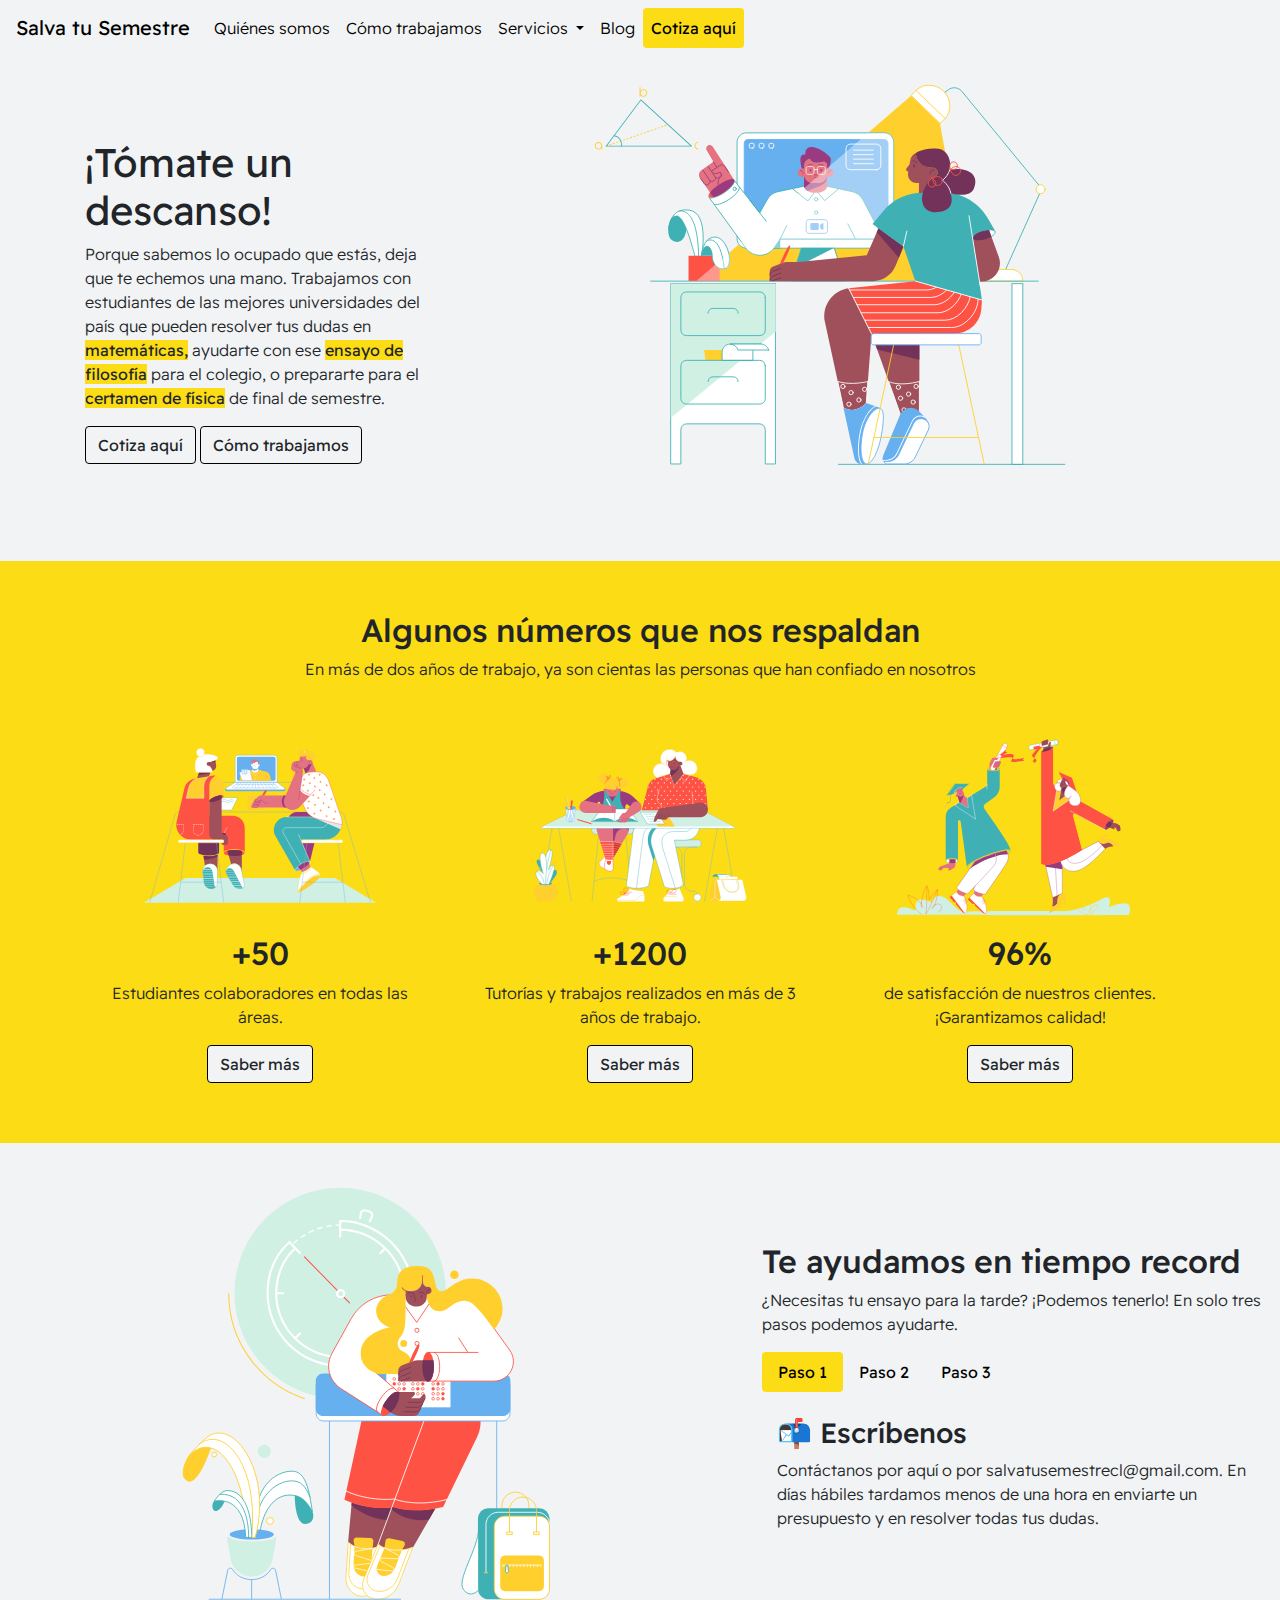
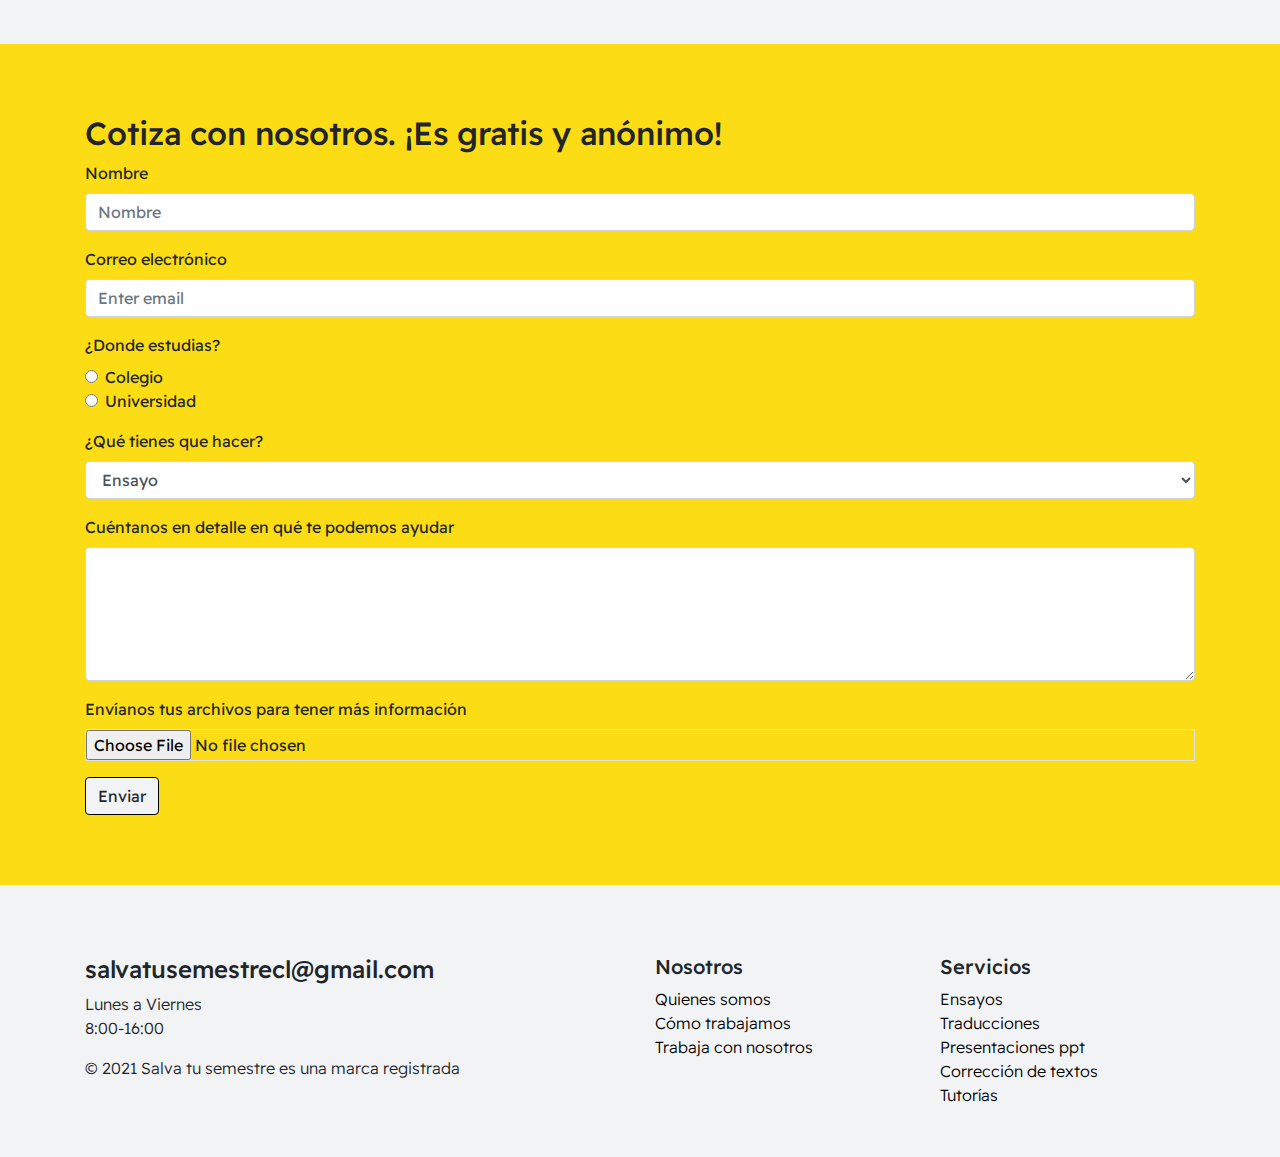
==== index.html @ 3fc6c0ed "index afuera" ====
<!DOCTYPE html>
<html lang="en">
<head>
        <meta charset="UTF-8">
        <meta http-equiv="X-UA-Compatible" content="IE=edge">
        <meta name="viewport" content="width=device-width, initial-scale=1.0">
        <title>STS</title>
        <link rel="shortcut icon" href="/Static/icono-lapiz.png">
    <!-- Latest compiled and minified CSS -->
    <link rel="stylesheet" href="https://maxcdn.bootstrapcdn.com/bootstrap/4.5.2/css/bootstrap.min.css">
    
    <!-- jQuery library -->
    <script src="https://ajax.googleapis.com/ajax/libs/jquery/3.5.1/jquery.min.js"></script>
    
    <!-- Popper JS -->
    <script src="https://cdnjs.cloudflare.com/ajax/libs/popper.js/1.16.0/umd/popper.min.js"></script>
    
    <!-- Latest compiled JavaScript -->
    <script src="https://maxcdn.bootstrapcdn.com/bootstrap/4.5.2/js/bootstrap.min.js"></script>

    <!--FontAwesome-->
    <link rel="stylesheet" href="https://pro.fontawesome.com/releases/v5.10.0/css/all.css" integrity="sha384-AYmEC3Yw5cVb3ZcuHtOA93w35dYTsvhLPVnYs9eStHfGJvOvKxVfELGroGkvsg+p" crossorigin="anonymous"/>

    <!--Hoja de estilo CSS-->
    <link rel="stylesheet" href="/Styles/styles.css">
</head>
<body>
        
<!--comentario de prueba de github-->
<!--navbar-->
<nav class="navbar navbar-expand-md fixed-top">
    <!-- Brand -->
    <a class="navbar-brand" href="/Static/index.html">Salva tu Semestre</a>
  
    <!-- Toggler/collapsibe Button -->
    <button class="navbar-toggler" type="button" data-toggle="collapse" data-target="#collapsibleNavbar">
      <i class="fas fa-bars"></i>
    </button>
  
    <!-- Navbar links -->
    <div class="collapse navbar-collapse" id="collapsibleNavbar">
      <ul class="navbar-nav">
        <li class="nav-item">
          <a class="nav-link nav-link-300" href="/Static/Quienes-somos.html">Quiénes somos</a>
        </li>
        <li class="nav-item">
          <a class="nav-link nav-link-300" href="#como-funcionamos-1">Cómo trabajamos</a>
        </li>
        <!--dropdown-->
        <li class="nav-item dropdown">
            <a class="nav-link dropdown-toggle nav-link-300" href="#" id="navbardrop" data-toggle="dropdown">
              Servicios
            </a>
            <div class="dropdown-menu">
              <a class="dropdown-item" href="#">Ensayos</a>
              <a class="dropdown-item" href="#">Traducciones</a>
              <a class="dropdown-item" href="#">Presentacions ppt</a>
              <a class="dropdown-item" href="#">Corrección de textos</a>
              <a class="dropdown-item" href="#">Tutorías</a>
            </div>
        </li>
        <li class="nav-item">
            <a class="nav-link nav-link-300" href="#">Blog</a>
        </li>
        <li class="nav-item" id="cotiza-aqui-navbar">
            <a class="nav-link" href="#formulario">Cotiza aquí</a>
        </li>
      
      </ul>
    </div>
</nav>

<!--Página de inicio-->
<div id="pagina1">
  <div class="container"> <!--aca ver padding-->
      <div class="row align-items-center">
          <div class="col-sm-4 texto-pagina-1">
              <h1>¡Tómate un descanso!</h1>
              <p>Porque sabemos lo ocupado que estás, deja que te echemos una mano. Trabajamos con estudiantes de las mejores universidades del país que pueden resolver tus dudas en <strong style="background-color: #fcdc14;">matemáticas,</strong> ayudarte con ese <strong style="background-color: #fcdc14;">ensayo de filosofía</strong> para el colegio, o prepararte para el <strong style="background-color: #fcdc14;">certamen de física</strong> de final de semestre. </p> 
              <a href="#formulario"><button type="button" class="btn btn-cotiza-aqui">Cotiza aquí</button></a>
              <a href="#como-funcionamos-1"><button type="button" class="btn btn-como-funcionamos">Cómo trabajamos</button></a>
          </div>
          <div class="col-sm-8 imagen-pagina-1">
              <img src="/Static/DrawKit - Education Illustration Pack/9 SCENE.svg">
          </div>
      </div>
    </div>
  </div>

<!--Nuestros números-->
<div id="nuestros-numeros-1">
  <div class="container" id="nuestros-numeros">
      <h2 class="text-center" id="algunos-numeros">Algunos números que nos respaldan</h2>
      <p class="text-center" id="texto-nuestros-numeros">En más de dos años de trabajo, ya son cientas las personas que han confiado en nosotros
          <div class="card-deck">
              <div class="card">
                <div class="card-body text-center">
                  <img src="/Static/DrawKit - Education Illustration Pack/5 SCENE.svg">
                  <h2>+50</h2>
                  <p>Estudiantes colaboradores en todas las áreas.</p>
                  <div class="container">
                    <!--modal-->
                    <button type="button" class="btn botonEnviar" data-toggle="modal" data-target="#botonEnviar">Saber más</button>
                  
                    <div class="modal" id="botonEnviar">
                        <div class="modal-dialog">
                            <div class="modal-content">
                  
                                <div class="modal-header">
                                    <h4 class="modal-title">¡Gracias por escribirnos!</h4>
                                    <button type="button" class="close" data-dismiss="modal">&times;</button>
                                </div>
                                <!-- Modal body -->
                                <div class="modal-body">
                                    <p>Recibirás una respuesta en menos de una hora.
                                    <img src="/Static/DrawKit - Education Illustration Pack/2 SCENE.svg">
                                </div>
                  
                                <div class="modal-footer">
                                    <button type="button" class="btn btn-cerrar" data-dismiss="modal">Cerrar</button>
                                </div>
                            </div>
                        </div>
                    </div>
                  </div>
                </div>
              </div>
              <div class="card">
                <div class="card-body text-center">
                  <img src="/Static/DrawKit - Education Illustration Pack/8 SCENE.svg">
                  <h2>+1200</h2>
                  <p>Tutorías y trabajos realizados en más de 3 años de trabajo.</p>
                  <!--modal saber mas-->
                  <div class="container">
                    <button type="button" class="btn botonEnviar" data-toggle="modal" data-target="#botonEnviar">Saber más</button>
                  
                    <div class="modal" id="botonEnviar">
                        <div class="modal-dialog">
                            <div class="modal-content">
                  
                                <div class="modal-header">
                                    <h4 class="modal-title">¡Gracias por escribirnos!</h4>
                                    <button type="button" class="close" data-dismiss="modal">&times;</button>
                                </div>
                                <!-- Modal body -->
                                <div class="modal-body">
                                    <p>Recibirás una respuesta en menos de una hora.
                                    <img src="/Static/DrawKit - Education Illustration Pack/2 SCENE.svg">
                                </div>
                  
                                <div class="modal-footer">
                                    <button type="button" class="btn btn-cerrar" data-dismiss="modal">Cerrar</button>
                                </div>
                            </div>
                        </div>
                    </div>
                  </div>
                </div>
              </div>
              <div class="card">
                <div class="card-body text-center">
                  <img src="/Static/DrawKit - Education Illustration Pack/1 SCENE.svg">
                  <h2>96% </h2>
                  <p>de satisfacción de nuestros clientes. ¡Garantizamos calidad!</p>
                  <!--modal saber más-->
                  <div class="container">
                    <button type="button" class="btn botonEnviar" data-toggle="modal" data-target="#botonEnviar">Saber más</button>
                  
                    <div class="modal" id="botonEnviar">
                        <div class="modal-dialog">
                            <div class="modal-content">
                  
                                <div class="modal-header">
                                    <h4 class="modal-title">¡Gracias por escribirnos!</h4>
                                    <button type="button" class="close" data-dismiss="modal">&times;</button>
                                </div>
                                <!-- Modal body -->
                                <div class="modal-body">
                                    <p>Recibirás una respuesta en menos de una hora.
                                    <img src="/Static/DrawKit - Education Illustration Pack/2 SCENE.svg">
                                </div>
                  
                                <div class="modal-footer">
                                    <button type="button" class="btn btn-cerrar" data-dismiss="modal">Cerrar</button>
                                </div>
                            </div>
                        </div>
                    </div>
                  </div> 
                  </div>
              </div> 
          </div>
  </div>
</div>

<!--Cómo funcionamos-->
<div id="como-funcionamos-1">
  <div class="container-fluid" id="como-funcionamos">
      <div class="row align-items-center">
          <!--Imagen-->
          <div class="col-sm-7" id="imagen-como">
              <img src="/Static/DrawKit - Education Illustration Pack/10 SCENE.svg">
          </div>
          <div class="col-sm-5" id="te-ayudamos">
              <h2>Te ayudamos en tiempo record</h2>
              <p>¿Necesitas tu ensayo para la tarde? ¡Podemos tenerlo! En solo tres pasos podemos ayudarte.
              <!--Nav pills-->
              <ul class="nav nav-pills" role="tablist">
                  <li class="nav-item">
                      <a class="nav-link active" data-toggle="pill" href="#link1">Paso 1</a>
                  </li>
                  <li class="nav-item">
                      <a class="nav-link" data-toggle="pill" href="#link2">Paso 2</a>
                  </li>
                  <li class="nav-item">
                      <a class="nav-link" data-toggle="pill" href="#link3">Paso 3</a>
                  </li>
              </ul>
              <!--Tab panes-->
              <div class="tab-content">
                  <div id="link1" class="container tab-pane active">
                      <br>
                      <h3>📬 Escríbenos</h3>
                      <p>Contáctanos por aquí o por salvatusemestrecl@gmail.com. En días hábiles tardamos menos de una hora en enviarte un presupuesto y en resolver todas tus dudas.</p>
                  </div>
                  <div id="link2" class="container tab-pane fade">
                      <br>
                      <h3>😴 ¡Relájate!</h3>
                      <p>Una vez confirmado el pago, nos pondremos a trabajar para que recibas tu trabajo en la fecha acordada. Nos ajustaremos a tu estilo de escritura, así que no te preocupes. Parecerá que lo hiciste tú.</p>
                  </div>
                  <div id="link3" class="container tab-pane fade">
                      <br>
                      <h3>📞 Estaremos atentos</h3>
                      <p>Puedes enviarnos correcciones del trabajo para mejorarlo. Nos comprometemos a entregar el mejor servicio y atención.</p>
                  </div>
              </div>
          </div>
      </div>
  </div>
</div>

<!--Formulario para cotizar-->
<div class="formulario-cotizar">
<div class="container" id="formulario">
  <h2>Cotiza con nosotros. ¡Es gratis y anónimo!</h2>
  <form action="/action_page.php">
      <div class="form-group">
          <label for="text">Nombre</label>
          <input type="text" class="form-control" id="nombre" placeholder="Nombre" name="nombre">
      </div>
      <div class="form-group">
          <label for="email">Correo electrónico</label>
          <input type="email" class="form-control" id="email" placeholder="Enter email" name="email">
      </div>
      <div class="form-group"> 
        <label for="form-check">¿Donde estudias?</label>
          <div class="form-check">
              
              <label class="form-check-label">
                  <input type="radio" class="form-check-input" name="optradio">Colegio
              </label>
          </div>
          <div class="form-check">
              <label class="form-check-label">
              <input type="radio" class="form-check-input" name="optradio">Universidad
              </label>
          </div>
      </div>
      <div class="form-group">
          <label for="sel1">¿Qué tienes que hacer?</label>
          <select class="form-control" id="sel1">
            <option>Ensayo</option>
            <option>Traducción</option>
            <option>Presentación ppt</option>
            <option>Corrección de texto</option>
            <option>Tutoría</option>
            <option>Otro</option>
          </select>
        </div>
      <div class="form-group">
          <label for="comment">Cuéntanos en detalle en qué te podemos ayudar</label>
          <textarea class="form-control" rows="5" id="comment"></textarea>
      </div>
      <div class="form-group">
        <label for="file">Envíanos tus archivos para tener más información</label>
        <input type="file" class="form-control-file border">
    </div>

  <!--Modales enviar-->
<div class="container botonenviarcontainer">
  <button type="button" class="btn botonEnviar" data-toggle="modal" data-target="#botonEnviar">Enviar</button>

  <div class="modal" id="botonEnviar">
      <div class="modal-dialog">
          <div class="modal-content">

              <div class="modal-header">
                  <h4 class="modal-title">¡Gracias por escribirnos!</h4>
                  <button type="button" class="close" data-dismiss="modal">&times;</button>
              </div>
              <!-- Modal body -->
              <div class="modal-body">
                  <p>Recibirás una respuesta en menos de una hora.
                  <img src="/Static/DrawKit - Education Illustration Pack/2 SCENE.svg">
              </div>

              <div class="modal-footer">
                  <button type="button" class="btn btn-cerrar" data-dismiss="modal">Cerrar</button>
              </div>
          </div>
      </div>
  </div>
</div>
  </form>
</div>
</div>

  <!--Footer-->
  <div class="container-fluid footer">
    <div class="container" id="footer">
        <div class="row">
            <div class="col-sm-6">
                <h4>salvatusemestrecl@gmail.com</h4>
                <p>Lunes a Viernes <br>
                8:00-16:00 <br>
                <a target="_blank" href="https://www.instagram.com/salvatusemestrecl/?hl=es-la"><i style="font-size: 22px;" class="fab fa-instagram"></i></a>
                <p>© 2021 Salva tu semestre es una marca registrada</p>
            </div>
            <div class="col-sm-3" >
                <h5>Nosotros</h5>
                <a class="link-footer" href="/Static/Quienes-somos.html">Quienes somos</a><br>
                <a class="link-footer" href="#como-funcionamos-1">Cómo trabajamos</a><br>
                <a class="link-footer" href="#">Trabaja con nosotros</a><br>
            </div>
            <div class="col-sm-3">
                <h5>Servicios</h5>
                <a class="link-footer" href="#">Ensayos</a><br>
                <a class="link-footer" href="#">Traducciones</a><br>
                <a class="link-footer" href="#">Presentaciones ppt</a><br>
                <a class="link-footer" href="#">Corrección de textos</a><br>
                <a class="link-footer" href="#">Tutorías</a>

            </div>
        </div>
    </div>
</div>



  
</body>
</html>
---- Styles/styles.css ----
/*colores: #f2f3f4 plomo
#fcdc14 amarillo*/

@import url('https://fonts.googleapis.com/css2?family=Readex+Pro:wght@300;400&display=swap');

*{
    font-family: 'Readex Pro', sans-serif;
}

h1{
    font-weight: 400;
}

.nav-link-300, p{
    font-weight: 300;
}

/*Navbar brand*/
.navbar-brand{
    font-weight: 400;
}

.navbar{
    background-color: #f2f3f4;
}

li a{
    color: black;
}

li a:hover, #cotiza-aqui-navbar{
    color: black;
    background-color: #fcdc14;
    border-radius: 4px;
}

#cotiza-aqui-navbar{
    font-weight: 400;
}

a.navbar-brand{
    color: black;
}

#cotiza-aqui-navbar{
    font-weight: 400;
}

div.dropdown-menu.show{
    background-color: #f2f3f4;
}

a.dropdown-item{
    font-weight: 300;
}

a.dropdown-item:hover{
    background-color: #fcdc14;
}

/*Página 1*/
@media (min-width: 768px)
.imagen-pagina-1{
    visibility: hidden;
}

#pagina1{
    background-color: #f2f3f4;
    padding-top: 20px;
    padding-bottom: 30px;
}

.texto-pagina-1{
    padding-top: 50px;
}

.btn-cotiza-aqui, .btn-como-funcionamos{
    border: rgb(0, 0, 0) 1px solid;
    border-radius: 4px;
}

.btn-cotiza-aqui:hover, .btn-como-funcionamos:hover{
    background-color: #fcdc14;
    border: none;
    border: #f2f3f4 1px solid;
}


/*Nuestros numeros*/
#nuestros-numeros-1, .card{
    background-color: #fcdc14;
}

#algunos-numeros{
    padding-top: 50px;
}

.card{
    border: #fcdc14 0px solid;
}

.btn-nn{
border: black 1px solid;
border-radius: 4px;
background-color: #f2f3f4;
}

.btn-nn:hover{background-color: #fcdc14;
    border: none;
    border: #f2f3f4 1px solid;
}

div.card-deck{
    padding-bottom: 40px;
}

/*Como trabajamos*/
.nav-pills .nav-link.active, .nav-pills .show>.nav-link {
    color: #000;
    background-color: #fcdc14;
}

#como-funcionamos-1{
    background-color: #f2f3f4;
}

/*Formulario*/
.formulario-cotizar{
    background-color: #fcdc14;
    padding-top: 70px;
    padding-bottom: 70px;
}

.botonEnviar, .btn-cerrar{
    border: black 1px solid;
    border-radius: 4px;
    background-color: #f2f3f4;
}

.btn-cerrar:hover, .botonEnviar:hover{
    background-color: #fcdc14;
    border: none;
    border: #f2f3f4 1px solid;
}

.modal-content{
    background-color: #f2f3f4;
}

div.botonenviarcontainer{
    padding-left: 0px;
}



/*Footer*/

.footer{
    background-color: #f2f3f4;
}
#footer{
    padding-top: 70px;
    padding-bottom: 50px;
}

a{
    color:#000;
}

.link-footer{
    font-weight: 300;
}

.link-footer:hover{
    background-color: #fcdc14;
    color: black;
    text-decoration: none;
}

.fa-instagram:hover{
    color: black;
}
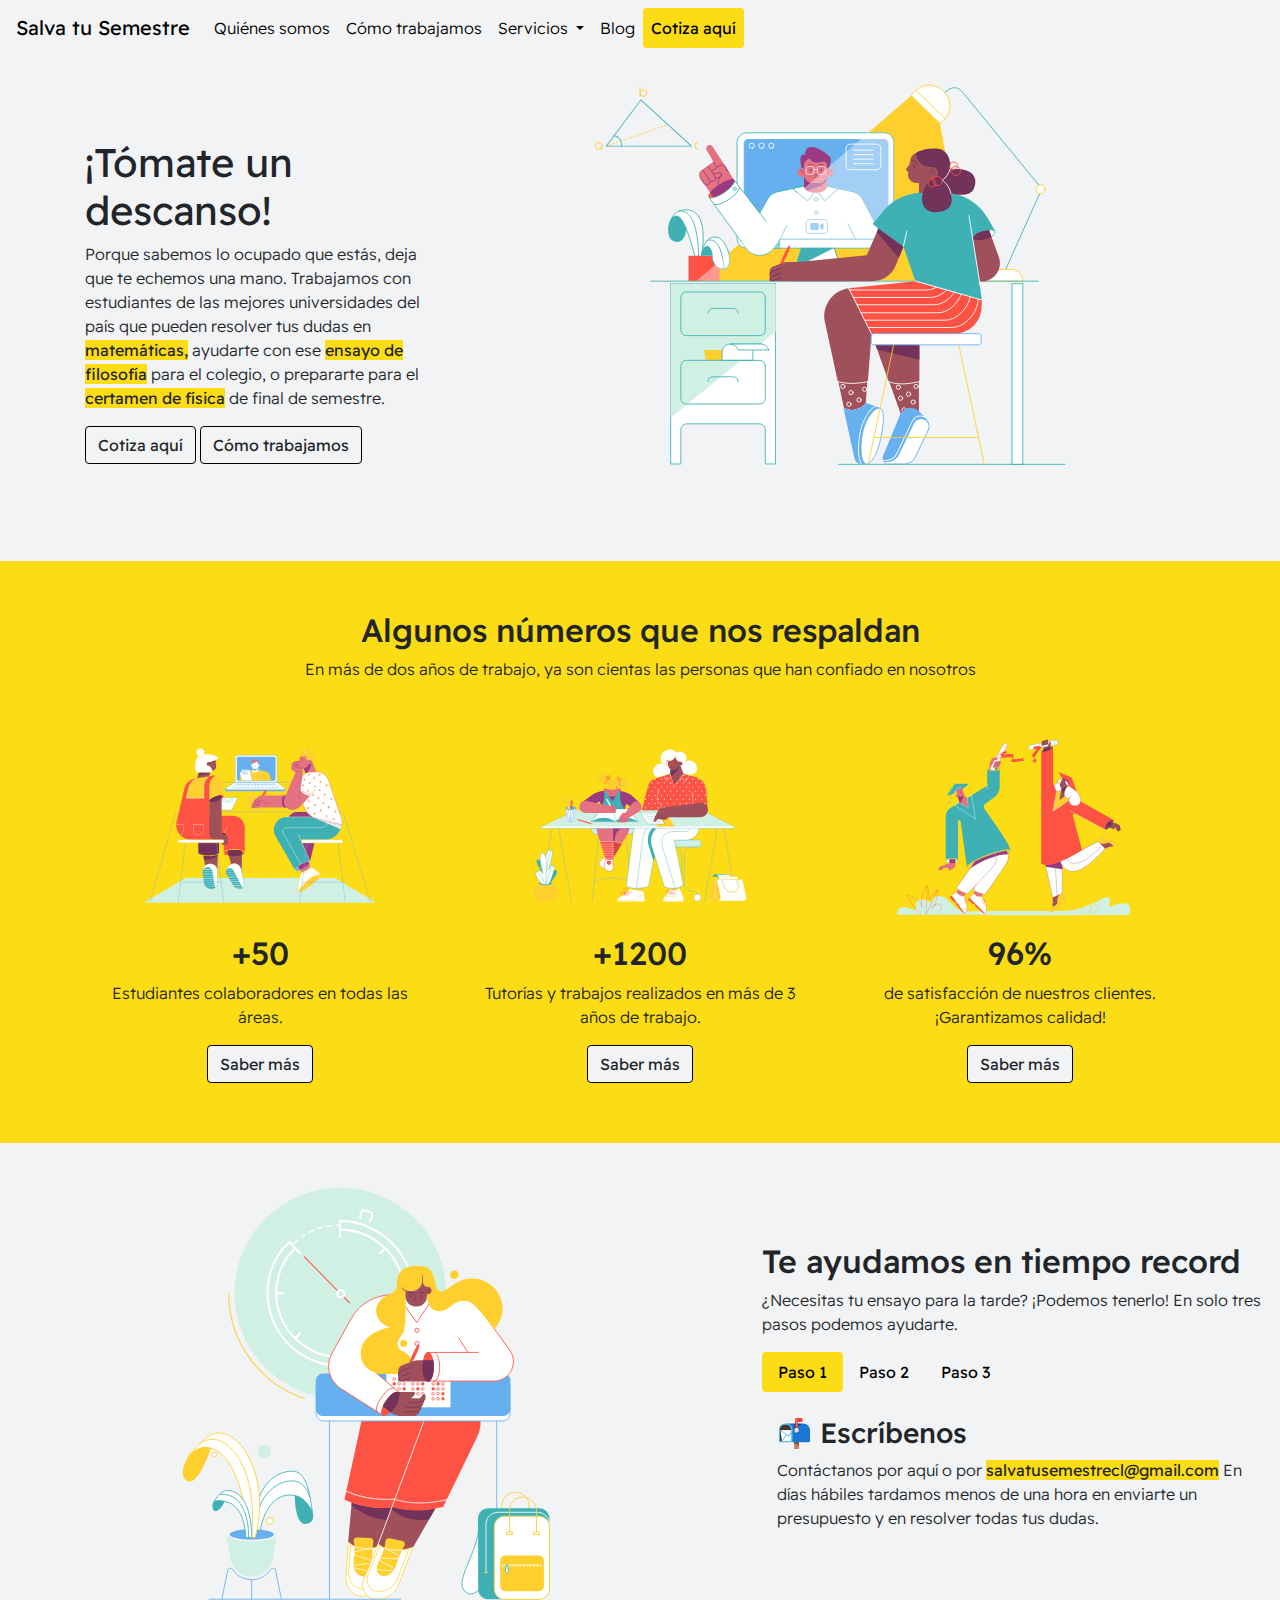
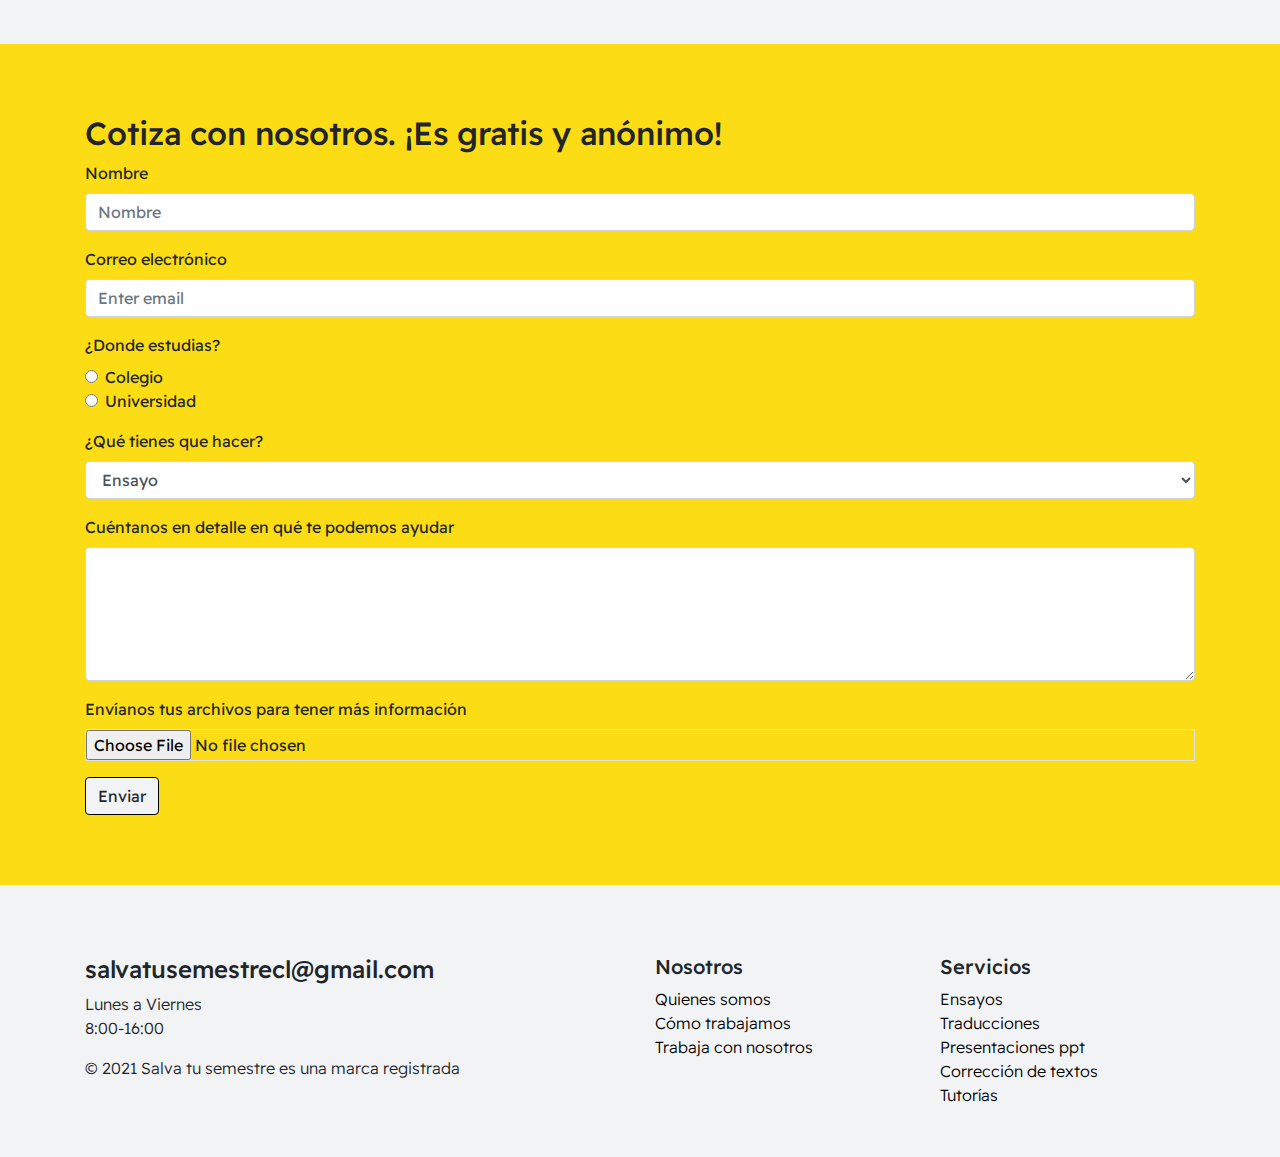
==== commit 84cb1097: "cambios 9/12/2021 16:19" ====
--- a/index.html
+++ b/index.html
@@ -30,7 +30,7 @@
 <!--navbar-->
 <nav class="navbar navbar-expand-md fixed-top">
     <!-- Brand -->
-    <a class="navbar-brand" href="/Static/index.html">Salva tu Semestre</a>
+    <a class="navbar-brand" href="index.html">Salva tu Semestre</a>
   
     <!-- Toggler/collapsibe Button -->
     <button class="navbar-toggler" type="button" data-toggle="collapse" data-target="#collapsibleNavbar">
@@ -41,7 +41,7 @@
     <div class="collapse navbar-collapse" id="collapsibleNavbar">
       <ul class="navbar-nav">
         <li class="nav-item">
-          <a class="nav-link nav-link-300" href="/Static/Quienes-somos.html">Quiénes somos</a>
+          <a class="nav-link nav-link-300" href="Quienes-somos.html">Quiénes somos</a>
         </li>
         <li class="nav-item">
           <a class="nav-link nav-link-300" href="#como-funcionamos-1">Cómo trabajamos</a>
@@ -60,7 +60,7 @@
             </div>
         </li>
         <li class="nav-item">
-            <a class="nav-link nav-link-300" href="#">Blog</a>
+            <a class="nav-link nav-link-300" href="/Blog.html">Blog</a>
         </li>
         <li class="nav-item" id="cotiza-aqui-navbar">
             <a class="nav-link" href="#formulario">Cotiza aquí</a>
@@ -93,7 +93,7 @@
       <h2 class="text-center" id="algunos-numeros">Algunos números que nos respaldan</h2>
       <p class="text-center" id="texto-nuestros-numeros">En más de dos años de trabajo, ya son cientas las personas que han confiado en nosotros
           <div class="card-deck">
-              <div class="card">
+              <div class="card card-nuestros-numeros">
                 <div class="card-body text-center">
                   <img src="/Static/DrawKit - Education Illustration Pack/5 SCENE.svg">
                   <h2>+50</h2>
@@ -125,7 +125,7 @@
                   </div>
                 </div>
               </div>
-              <div class="card">
+              <div class="card card-nuestros-numeros">
                 <div class="card-body text-center">
                   <img src="/Static/DrawKit - Education Illustration Pack/8 SCENE.svg">
                   <h2>+1200</h2>
@@ -157,7 +157,7 @@
                   </div>
                 </div>
               </div>
-              <div class="card">
+              <div class="card card-nuestros-numeros">
                 <div class="card-body text-center">
                   <img src="/Static/DrawKit - Education Illustration Pack/1 SCENE.svg">
                   <h2>96% </h2>
@@ -221,7 +221,7 @@
                   <div id="link1" class="container tab-pane active">
                       <br>
                       <h3>📬 Escríbenos</h3>
-                      <p>Contáctanos por aquí o por salvatusemestrecl@gmail.com. En días hábiles tardamos menos de una hora en enviarte un presupuesto y en resolver todas tus dudas.</p>
+                      <p>Contáctanos por aquí o por <strong style="background-color: #fcdc14;">salvatusemestrecl@gmail.com</strong> En días hábiles tardamos menos de una hora en enviarte un presupuesto y en resolver todas tus dudas.</p>
                   </div>
                   <div id="link2" class="container tab-pane fade">
                       <br>
@@ -328,7 +328,7 @@
             </div>
             <div class="col-sm-3" >
                 <h5>Nosotros</h5>
-                <a class="link-footer" href="/Static/Quienes-somos.html">Quienes somos</a><br>
+                <a class="link-footer" href="Quienes-somos.html">Quienes somos</a><br>
                 <a class="link-footer" href="#como-funcionamos-1">Cómo trabajamos</a><br>
                 <a class="link-footer" href="#">Trabaja con nosotros</a><br>
             </div>
--- a/Styles/styles.css
+++ b/Styles/styles.css
@@ -16,6 +16,13 @@
 }
 
 /*Navbar brand*/
+
+.active-nav{
+    color: black;
+    background-color: #fcdc14;
+    border-radius: 4px;
+}
+
 .navbar-brand{
     font-weight: 400;
 }
@@ -58,11 +65,13 @@
     background-color: #fcdc14;
 }
 
+.navbar-nav .nav-link {
+    padding-right: 0;
+    padding-left: 6px;
+}
+
 /*Página 1*/
-@media (min-width: 768px)
-.imagen-pagina-1{
-    visibility: hidden;
-}
+
 
 #pagina1{
     background-color: #f2f3f4;
@@ -87,7 +96,7 @@
 
 
 /*Nuestros numeros*/
-#nuestros-numeros-1, .card{
+#nuestros-numeros-1, .card-nuestros-numeros{
     background-color: #fcdc14;
 }
 
@@ -179,4 +188,24 @@
 
 .fa-instagram:hover{
     color: black;
-}+}
+
+/*Blog*/
+
+#blog{
+    background-color: #f2f3f4;
+}
+
+div#blog-dentro{
+    padding-top: 70px;
+    padding-bottom: 0px;
+}
+
+.box{
+    overflow: hidden;
+    border-radius: 10px;
+}
+
+.card-blog{
+    background-color: #f2f3f4;
+}
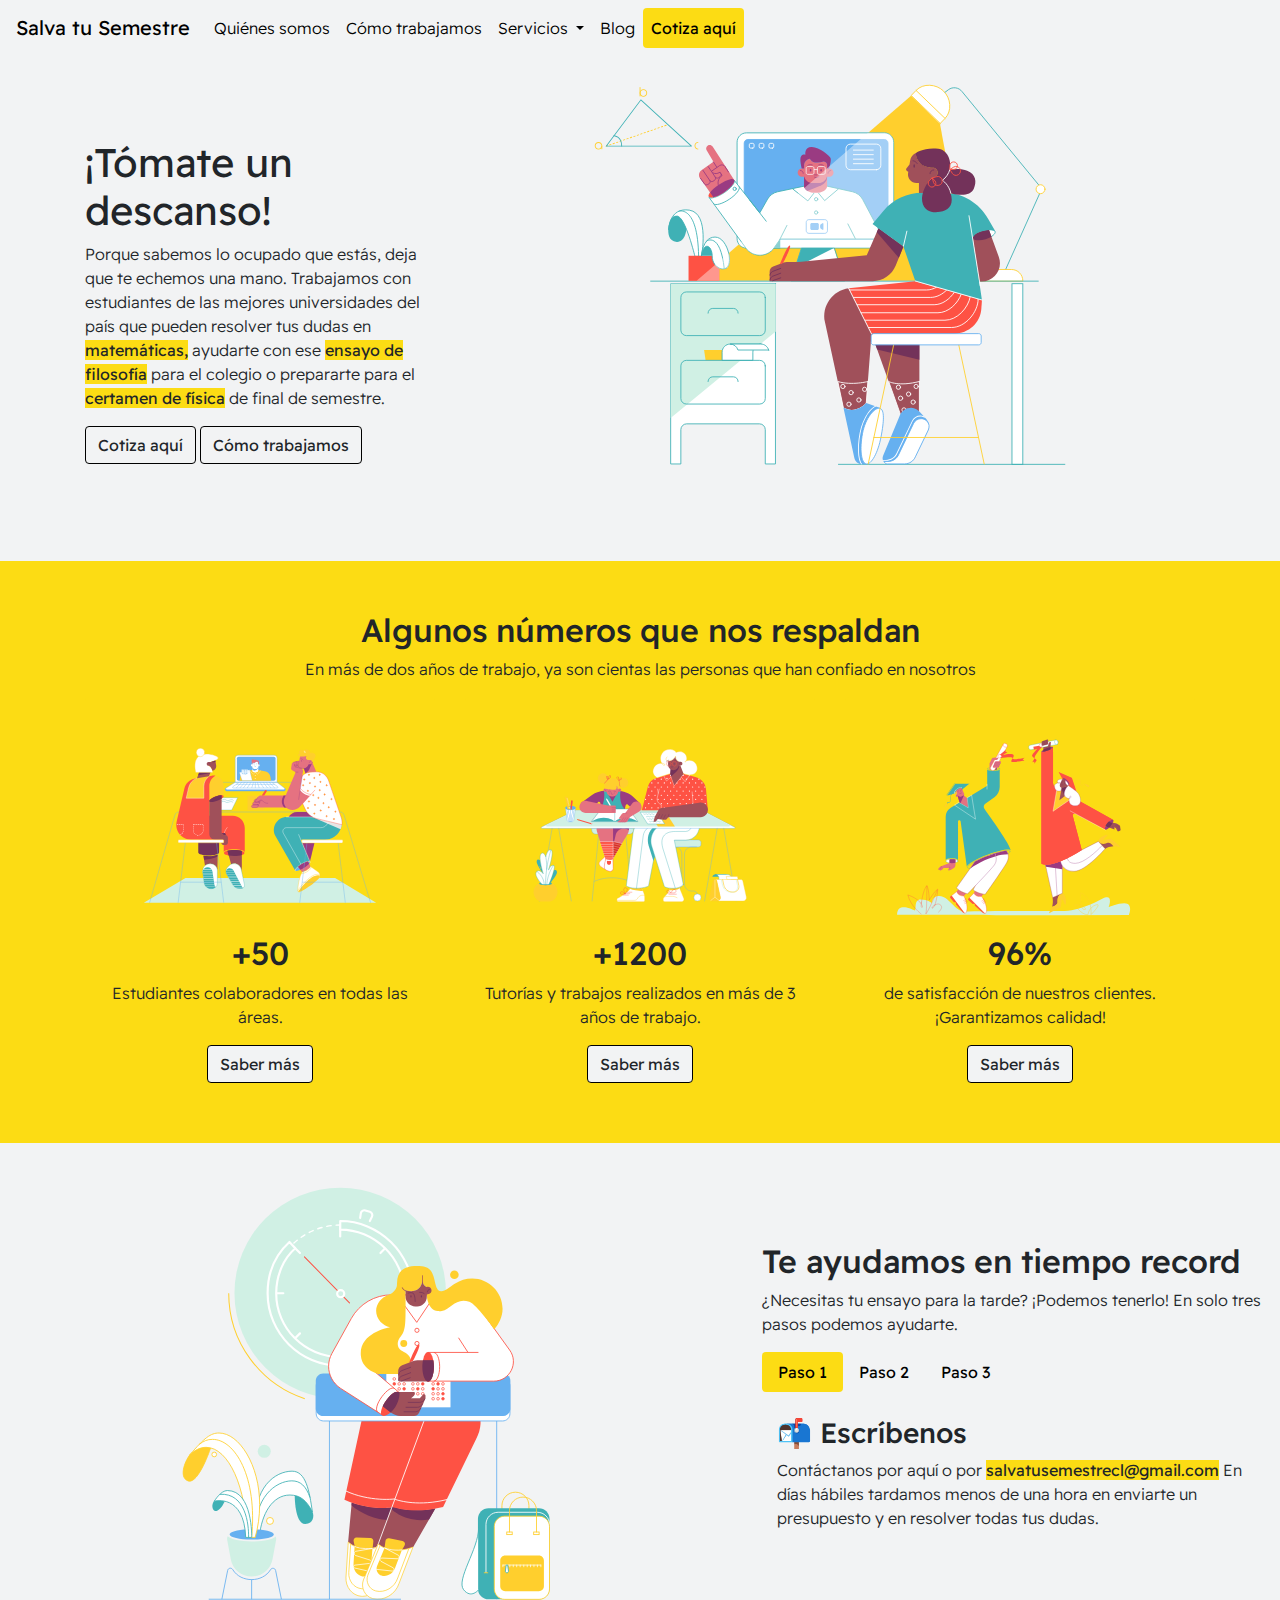
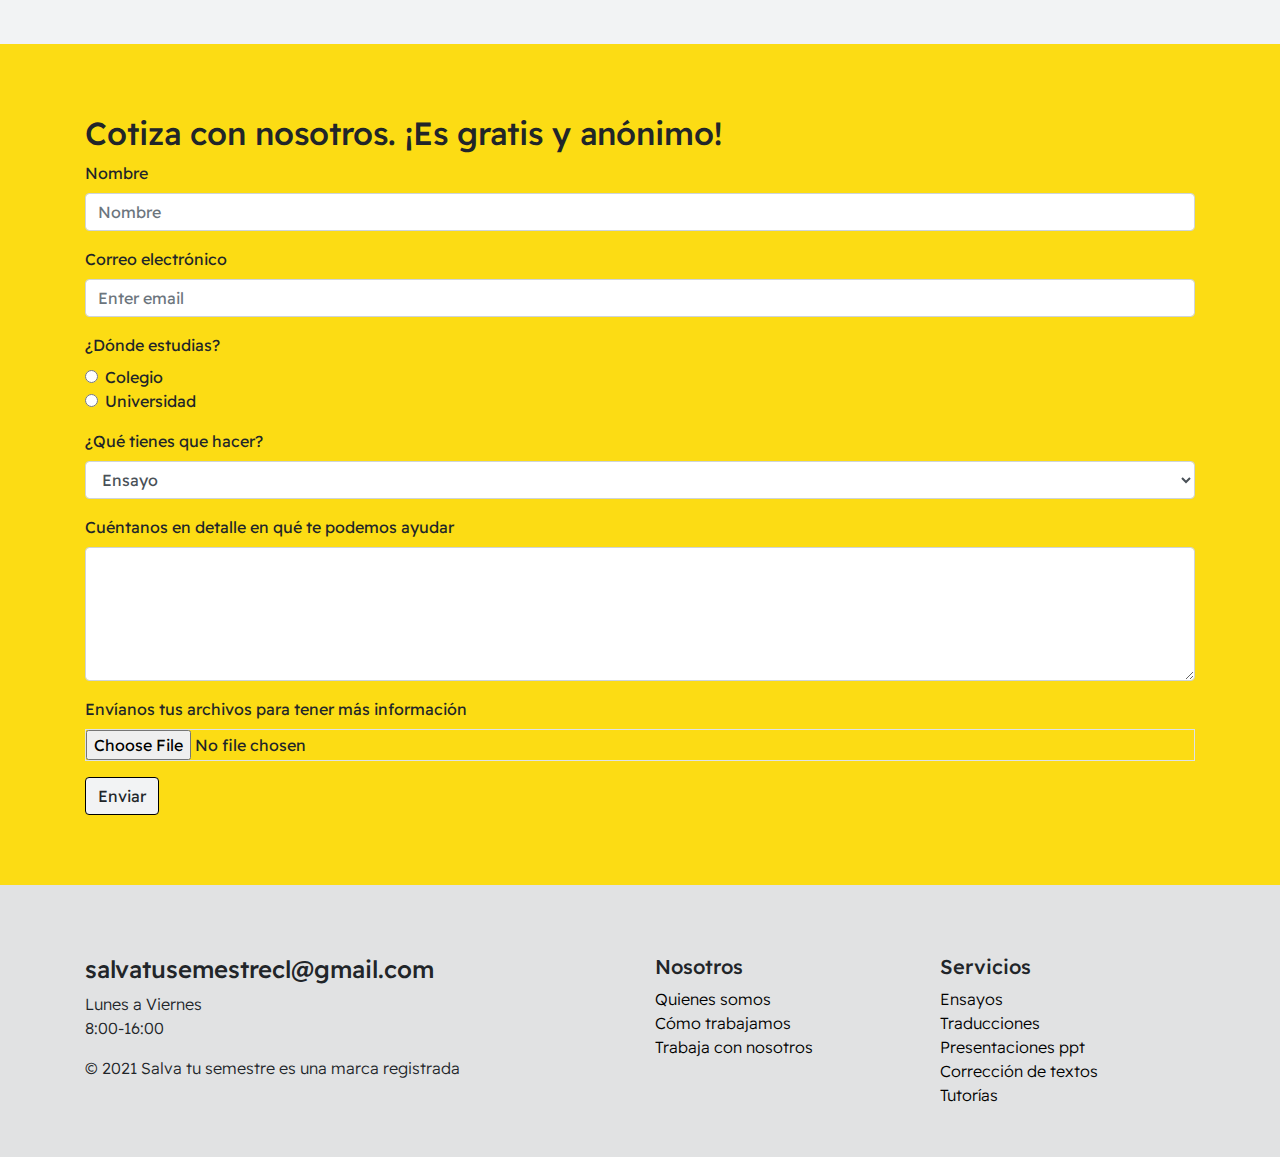
==== commit 410796ee: "cambios 10/12/21 07:56" ====
--- a/index.html
+++ b/index.html
@@ -52,7 +52,7 @@
               Servicios
             </a>
             <div class="dropdown-menu">
-              <a class="dropdown-item" href="#">Ensayos</a>
+              <a class="dropdown-item" href="/Ensayos.html">Ensayos</a>
               <a class="dropdown-item" href="#">Traducciones</a>
               <a class="dropdown-item" href="#">Presentacions ppt</a>
               <a class="dropdown-item" href="#">Corrección de textos</a>
@@ -76,7 +76,7 @@
       <div class="row align-items-center">
           <div class="col-sm-4 texto-pagina-1">
               <h1>¡Tómate un descanso!</h1>
-              <p>Porque sabemos lo ocupado que estás, deja que te echemos una mano. Trabajamos con estudiantes de las mejores universidades del país que pueden resolver tus dudas en <strong style="background-color: #fcdc14;">matemáticas,</strong> ayudarte con ese <strong style="background-color: #fcdc14;">ensayo de filosofía</strong> para el colegio, o prepararte para el <strong style="background-color: #fcdc14;">certamen de física</strong> de final de semestre. </p> 
+              <p>Porque sabemos lo ocupado que estás, deja que te echemos una mano. Trabajamos con estudiantes de las mejores universidades del país que pueden resolver tus dudas en <strong style="background-color: #fcdc14;">matemáticas,</strong> ayudarte con ese <strong style="background-color: #fcdc14;">ensayo de filosofía</strong> para el colegio o prepararte para el <strong style="background-color: #fcdc14;">certamen de física</strong> de final de semestre. </p> 
               <a href="#formulario"><button type="button" class="btn btn-cotiza-aqui">Cotiza aquí</button></a>
               <a href="#como-funcionamos-1"><button type="button" class="btn btn-como-funcionamos">Cómo trabajamos</button></a>
           </div>
@@ -253,7 +253,7 @@
           <input type="email" class="form-control" id="email" placeholder="Enter email" name="email">
       </div>
       <div class="form-group"> 
-        <label for="form-check">¿Donde estudias?</label>
+        <label for="form-check">¿Dónde estudias?</label>
           <div class="form-check">
               
               <label class="form-check-label">
@@ -326,7 +326,7 @@
                 <a target="_blank" href="https://www.instagram.com/salvatusemestrecl/?hl=es-la"><i style="font-size: 22px;" class="fab fa-instagram"></i></a>
                 <p>© 2021 Salva tu semestre es una marca registrada</p>
             </div>
-            <div class="col-sm-3" >
+            <div class="col-sm-3 footer-columna1" >
                 <h5>Nosotros</h5>
                 <a class="link-footer" href="Quienes-somos.html">Quienes somos</a><br>
                 <a class="link-footer" href="#como-funcionamos-1">Cómo trabajamos</a><br>
--- a/Styles/styles.css
+++ b/Styles/styles.css
@@ -1,5 +1,6 @@
 /*colores: #f2f3f4 plomo
-#fcdc14 amarillo*/
+#fcdc14 amarillo
+#E1E2E3 footer*/
 
 @import url('https://fonts.googleapis.com/css2?family=Readex+Pro:wght@300;400&display=swap');
 
@@ -165,7 +166,7 @@
 /*Footer*/
 
 .footer{
-    background-color: #f2f3f4;
+    background-color: #E1E2E3;
 }
 #footer{
     padding-top: 70px;
@@ -188,6 +189,10 @@
 
 .fa-instagram:hover{
     color: black;
+}
+
+.footer-columna1{
+    padding-bottom: 20px;
 }
 
 /*Blog*/
@@ -209,3 +214,13 @@
 .card-blog{
     background-color: #f2f3f4;
 }
+
+/*Ensayos*/
+div#pagina1-ensayos{
+    padding-top: 70px;
+}
+
+div#cuerpo-ensayos{
+    background-color: #f2f3f4;
+    padding-bottom: 50px;
+}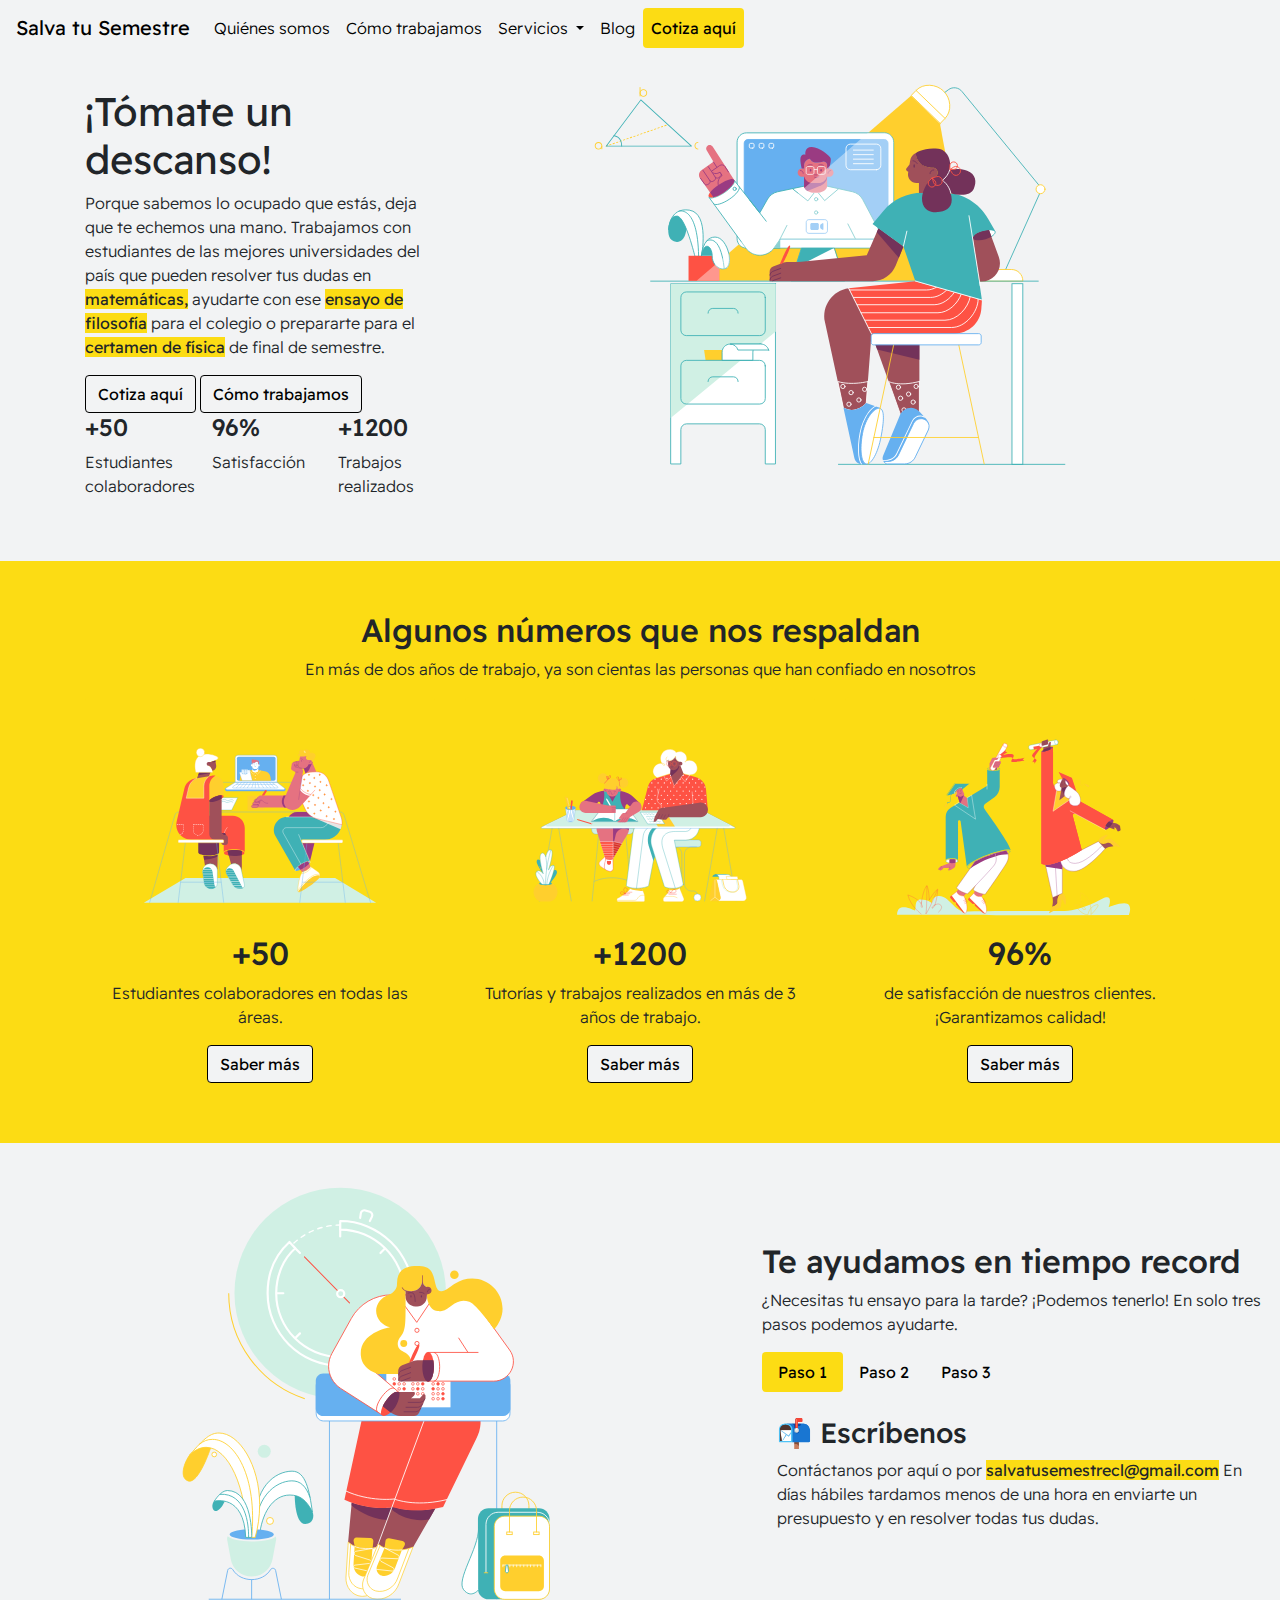
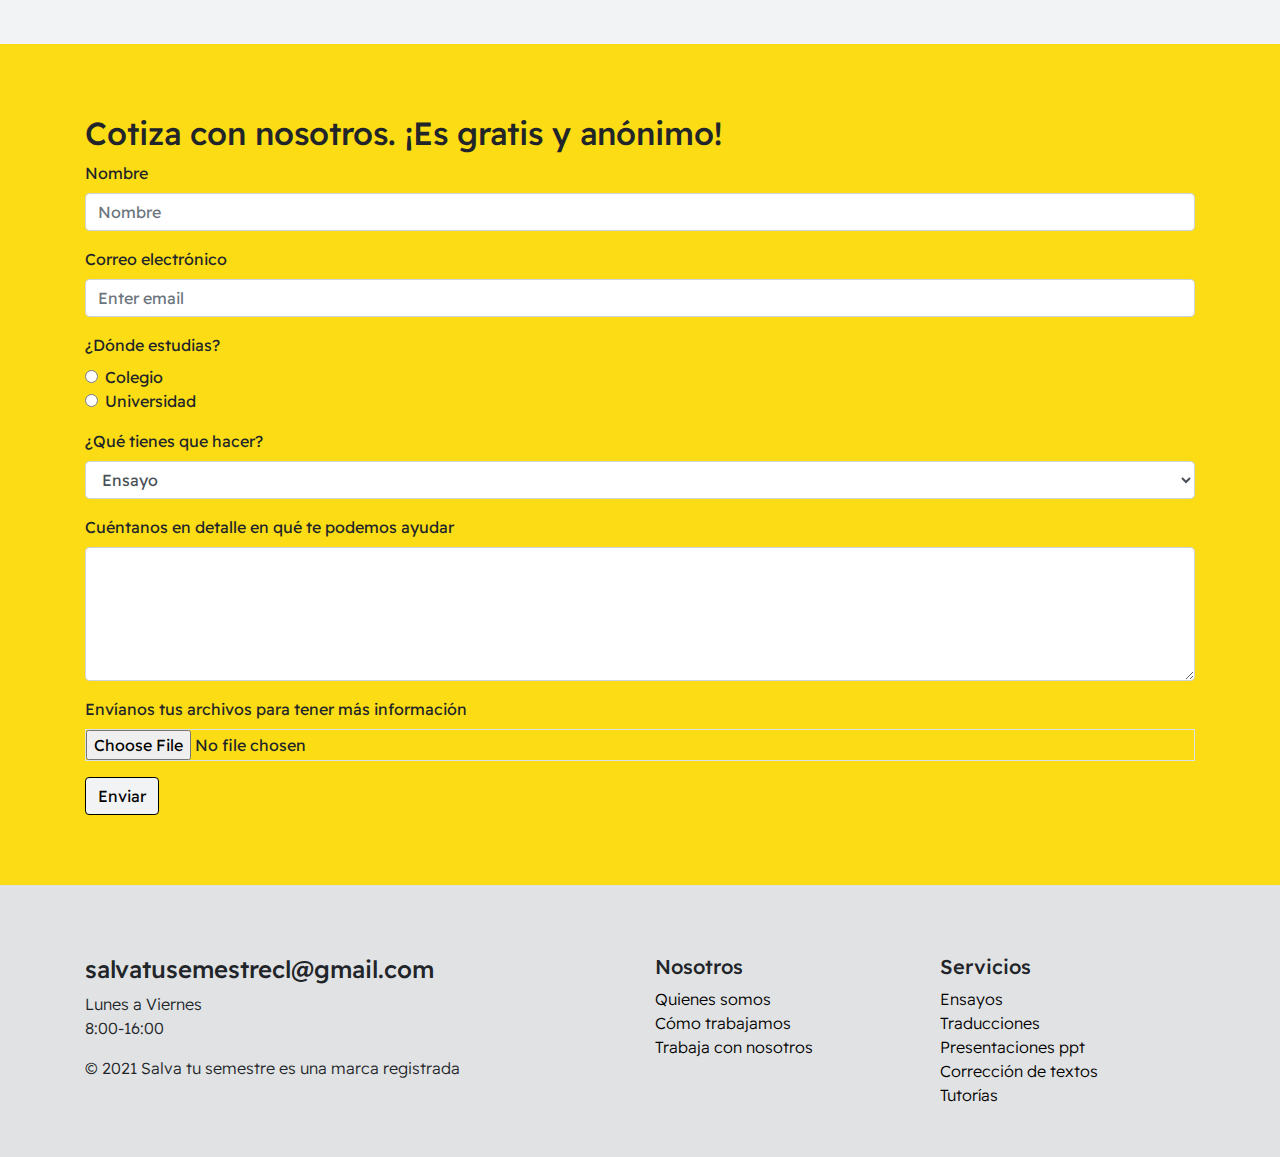
==== commit 60482413: "ensaje" ====
--- a/index.html
+++ b/index.html
@@ -22,7 +22,7 @@
     <link rel="stylesheet" href="https://pro.fontawesome.com/releases/v5.10.0/css/all.css" integrity="sha384-AYmEC3Yw5cVb3ZcuHtOA93w35dYTsvhLPVnYs9eStHfGJvOvKxVfELGroGkvsg+p" crossorigin="anonymous"/>
 
     <!--Hoja de estilo CSS-->
-    <link rel="stylesheet" href="/Styles/styles.css">
+    <link rel="stylesheet" href="/Styles/style_refactory.css">
 </head>
 <body>
         
@@ -40,7 +40,7 @@
     <!-- Navbar links -->
     <div class="collapse navbar-collapse" id="collapsibleNavbar">
       <ul class="navbar-nav">
-        <li class="nav-item">
+        <li class="nav-item ">
           <a class="nav-link nav-link-300" href="Quienes-somos.html">Quiénes somos</a>
         </li>
         <li class="nav-item">
@@ -78,8 +78,23 @@
               <h1>¡Tómate un descanso!</h1>
               <p>Porque sabemos lo ocupado que estás, deja que te echemos una mano. Trabajamos con estudiantes de las mejores universidades del país que pueden resolver tus dudas en <strong style="background-color: #fcdc14;">matemáticas,</strong> ayudarte con ese <strong style="background-color: #fcdc14;">ensayo de filosofía</strong> para el colegio o prepararte para el <strong style="background-color: #fcdc14;">certamen de física</strong> de final de semestre. </p> 
               <a href="#formulario"><button type="button" class="btn btn-cotiza-aqui">Cotiza aquí</button></a>
-              <a href="#como-funcionamos-1"><button type="button" class="btn btn-como-funcionamos">Cómo trabajamos</button></a>
-          </div>
+              <a href="#como-funcionamos-1"><button type="button" class="btn btn-como-funcionamos">Cómo trabajamos</button></a><br>
+              <div class="row pagina1-numeros">
+              <div class="col-sm-4">
+                  <h4>+50</h4>
+                  <p class="texto-numeros">Estudiantes colaboradores</p>
+              </div>
+              <div class="col-sm-4">
+                <h4>96%</h4>
+                <p class="texto-numeros">Satisfacción</p>
+            </div>
+            <div class="col-sm-4">
+                <h4>+1200</h4>
+                <p class="texto-numeros">Trabajos realizados</p>
+            </div>
+        </div>
+          </div>
+
           <div class="col-sm-8 imagen-pagina-1">
               <img src="/Static/DrawKit - Education Illustration Pack/9 SCENE.svg">
           </div>
@@ -107,13 +122,12 @@
                             <div class="modal-content">
                   
                                 <div class="modal-header">
-                                    <h4 class="modal-title">¡Gracias por escribirnos!</h4>
+                                    <h4 class="modal-title">Somos decenas de estudiantes</h4>
                                     <button type="button" class="close" data-dismiss="modal">&times;</button>
                                 </div>
                                 <!-- Modal body -->
                                 <div class="modal-body">
-                                    <p>Recibirás una respuesta en menos de una hora.
-                                    <img src="/Static/DrawKit - Education Illustration Pack/2 SCENE.svg">
+                                    <p>Nuestros más de 50 estudiantes colaboradores respaldan nuestro éxito y garantía de calidad. Simplemente, <strong style="background-color: #fcdc14;">trabajamos con los mejores.</strong></p>
                                 </div>
                   
                                 <div class="modal-footer">
--- a/Styles/style_refactory.css
+++ b/Styles/style_refactory.css
@@ -0,0 +1,220 @@
+@charset "UTF-8";
+@import url("https://fonts.googleapis.com/css2?family=Readex+Pro:wght@300;400&display=swap");
+/*Generales*/
+* {
+  font-family: 'Readex Pro', sans-serif;
+}
+
+h1, .navbar-brand {
+  font-weight: 400;
+}
+
+.nav-link-300, p {
+  font-weight: 300;
+}
+
+.active-nav {
+  color: black;
+  background-color: #fcdc14;
+  border-radius: 4px;
+}
+
+.navbar {
+  background-color: #f2f3f4;
+}
+
+li a {
+  color: black;
+}
+
+li a:hover, #cotiza-aqui-navbar {
+  color: black;
+  background-color: #fcdc14;
+  border-radius: 4px;
+}
+
+#cotiza-aqui-navbar {
+  font-weight: 400;
+}
+
+a.navbar-brand {
+  color: black;
+}
+
+#cotiza-aqui-navbar {
+  font-weight: 400;
+}
+
+div.dropdown-menu.show {
+  background-color: #f2f3f4;
+}
+
+a.dropdown-item {
+  font-weight: 300;
+}
+
+a.dropdown-item:hover {
+  background-color: #fcdc14;
+}
+
+.navbar-nav .nav-link {
+  padding-right: 0;
+  padding-left: 6px;
+}
+
+/*Página 1*/
+#pagina1 {
+  background-color: #f2f3f4;
+  padding-top: 20px;
+  padding-bottom: 30px;
+}
+
+.texto-pagina-1 {
+  padding-top: 50px;
+}
+
+.btn-cotiza-aqui, .btn-como-funcionamos {
+  color: black;
+  background-color: #f2f3f4;
+  border: black 1px solid;
+  border-radius: 4px;
+}
+
+.btn-cotiza-aqui:hover, .btn-como-funcionamos:hover {
+  color: black;
+  background-color: #fcdc14;
+  border-radius: 4px;
+  border: #f2f3f4 1px solid;
+}
+
+/*Nuestros numeros*/
+#nuestros-numeros-1, .card-nuestros-numeros {
+  background-color: #fcdc14;
+}
+
+#algunos-numeros {
+  padding-top: 50px;
+}
+
+.card {
+  border: #fcdc14 0px solid;
+}
+
+.btn-nn {
+  color: black;
+  background-color: #f2f3f4;
+  border: black 1px solid;
+  border-radius: 4px;
+}
+
+.btn-nn:hover {
+  color: black;
+  background-color: #fcdc14;
+  border-radius: 4px;
+  border: #f2f3f4 1px solid;
+}
+
+div.card-deck {
+  padding-bottom: 40px;
+}
+
+/*Como trabajamos*/
+.nav-pills .nav-link.active, .nav-pills .show > .nav-link {
+  color: #000;
+  background-color: #fcdc14;
+}
+
+#como-funcionamos-1 {
+  background-color: #f2f3f4;
+}
+
+/*Formulario*/
+.formulario-cotizar {
+  background-color: #fcdc14;
+  padding-top: 70px;
+  padding-bottom: 70px;
+}
+
+.botonEnviar, .btn-cerrar {
+  color: black;
+  background-color: #f2f3f4;
+  border: black 1px solid;
+  border-radius: 4px;
+}
+
+.botonEnviar:hover, .btn-cerrar:hover {
+  color: black;
+  background-color: #fcdc14;
+  border-radius: 4px;
+  border: #f2f3f4 1px solid;
+}
+
+.modal-content {
+  background-color: #f2f3f4;
+}
+
+div.botonenviarcontainer {
+  padding-left: 0px;
+}
+
+/*Footer*/
+.footer {
+  background-color: #E1E2E3;
+}
+
+#footer {
+  padding-top: 70px;
+  padding-bottom: 50px;
+}
+
+a {
+  color: #000;
+}
+
+.link-footer {
+  font-weight: 300;
+}
+
+.link-footer:hover {
+  background-color: #fcdc14;
+  color: black;
+  text-decoration: none;
+}
+
+.fa-instagram:hover {
+  color: black;
+}
+
+.footer-columna1 {
+  padding-bottom: 20px;
+}
+
+/*Blog*/
+#blog {
+  background-color: #f2f3f4;
+}
+
+div#blog-dentro {
+  padding-top: 70px;
+  padding-bottom: 0px;
+}
+
+.box {
+  overflow: hidden;
+  border-radius: 10px;
+}
+
+.card-blog {
+  background-color: #f2f3f4;
+}
+
+/*Ensayos*/
+div#pagina1-ensayos {
+  padding-top: 70px;
+}
+
+div#cuerpo-ensayos {
+  background-color: #f2f3f4;
+  padding-bottom: 50px;
+}
+/*# sourceMappingURL=style_refactory.css.map */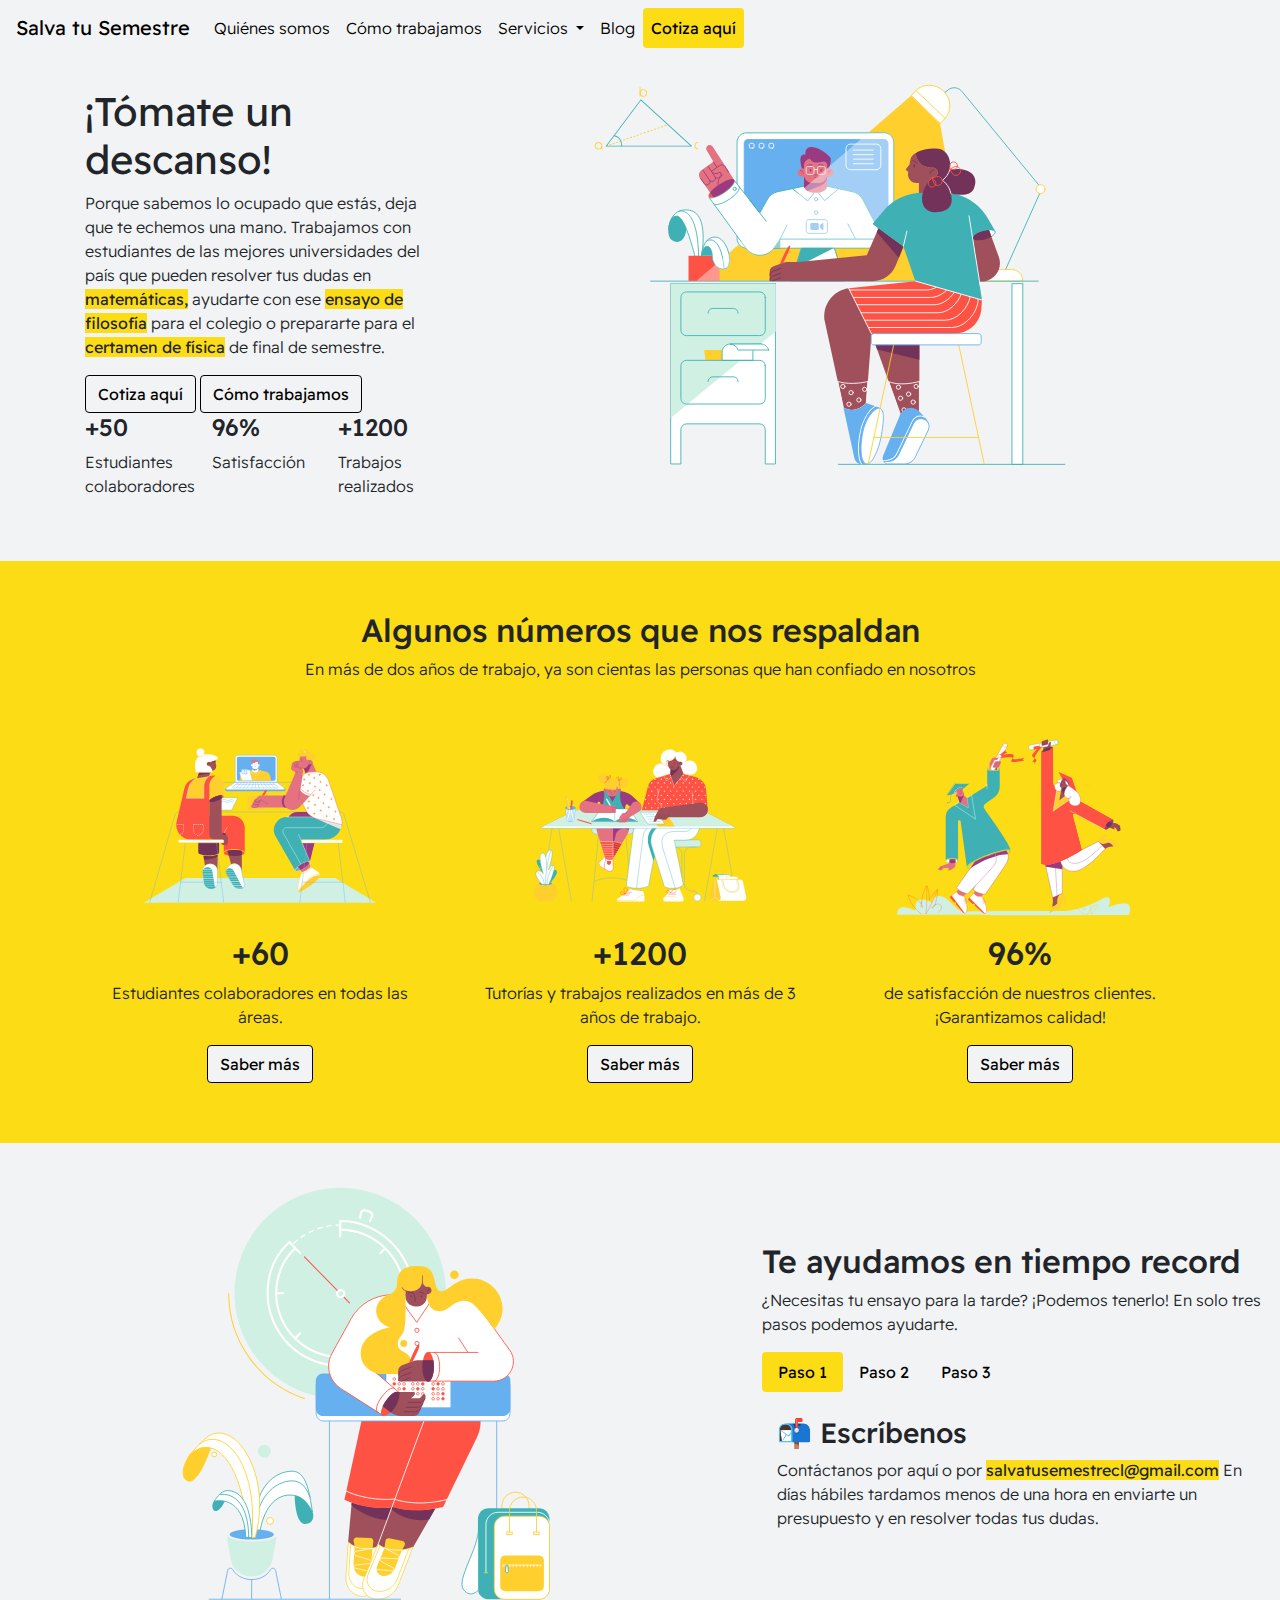
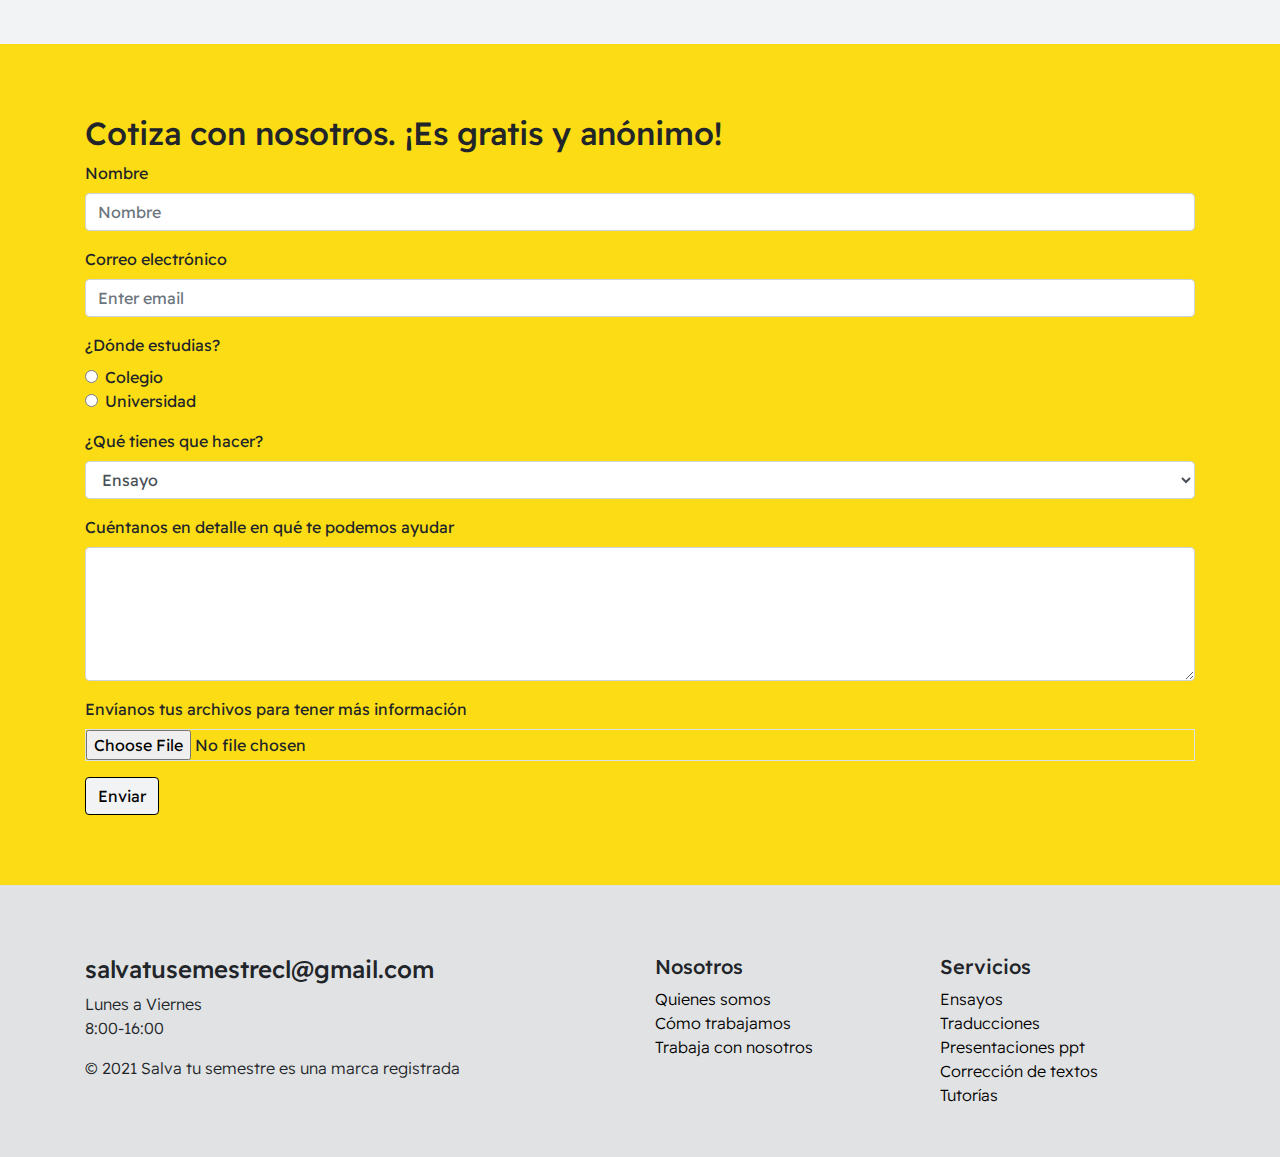
==== commit 25890a58: "prueba" ====
--- a/index.html
+++ b/index.html
@@ -111,7 +111,7 @@
               <div class="card card-nuestros-numeros">
                 <div class="card-body text-center">
                   <img src="/Static/DrawKit - Education Illustration Pack/5 SCENE.svg">
-                  <h2>+50</h2>
+                  <h2>+60</h2>
                   <p>Estudiantes colaboradores en todas las áreas.</p>
                   <div class="container">
                     <!--modal-->
